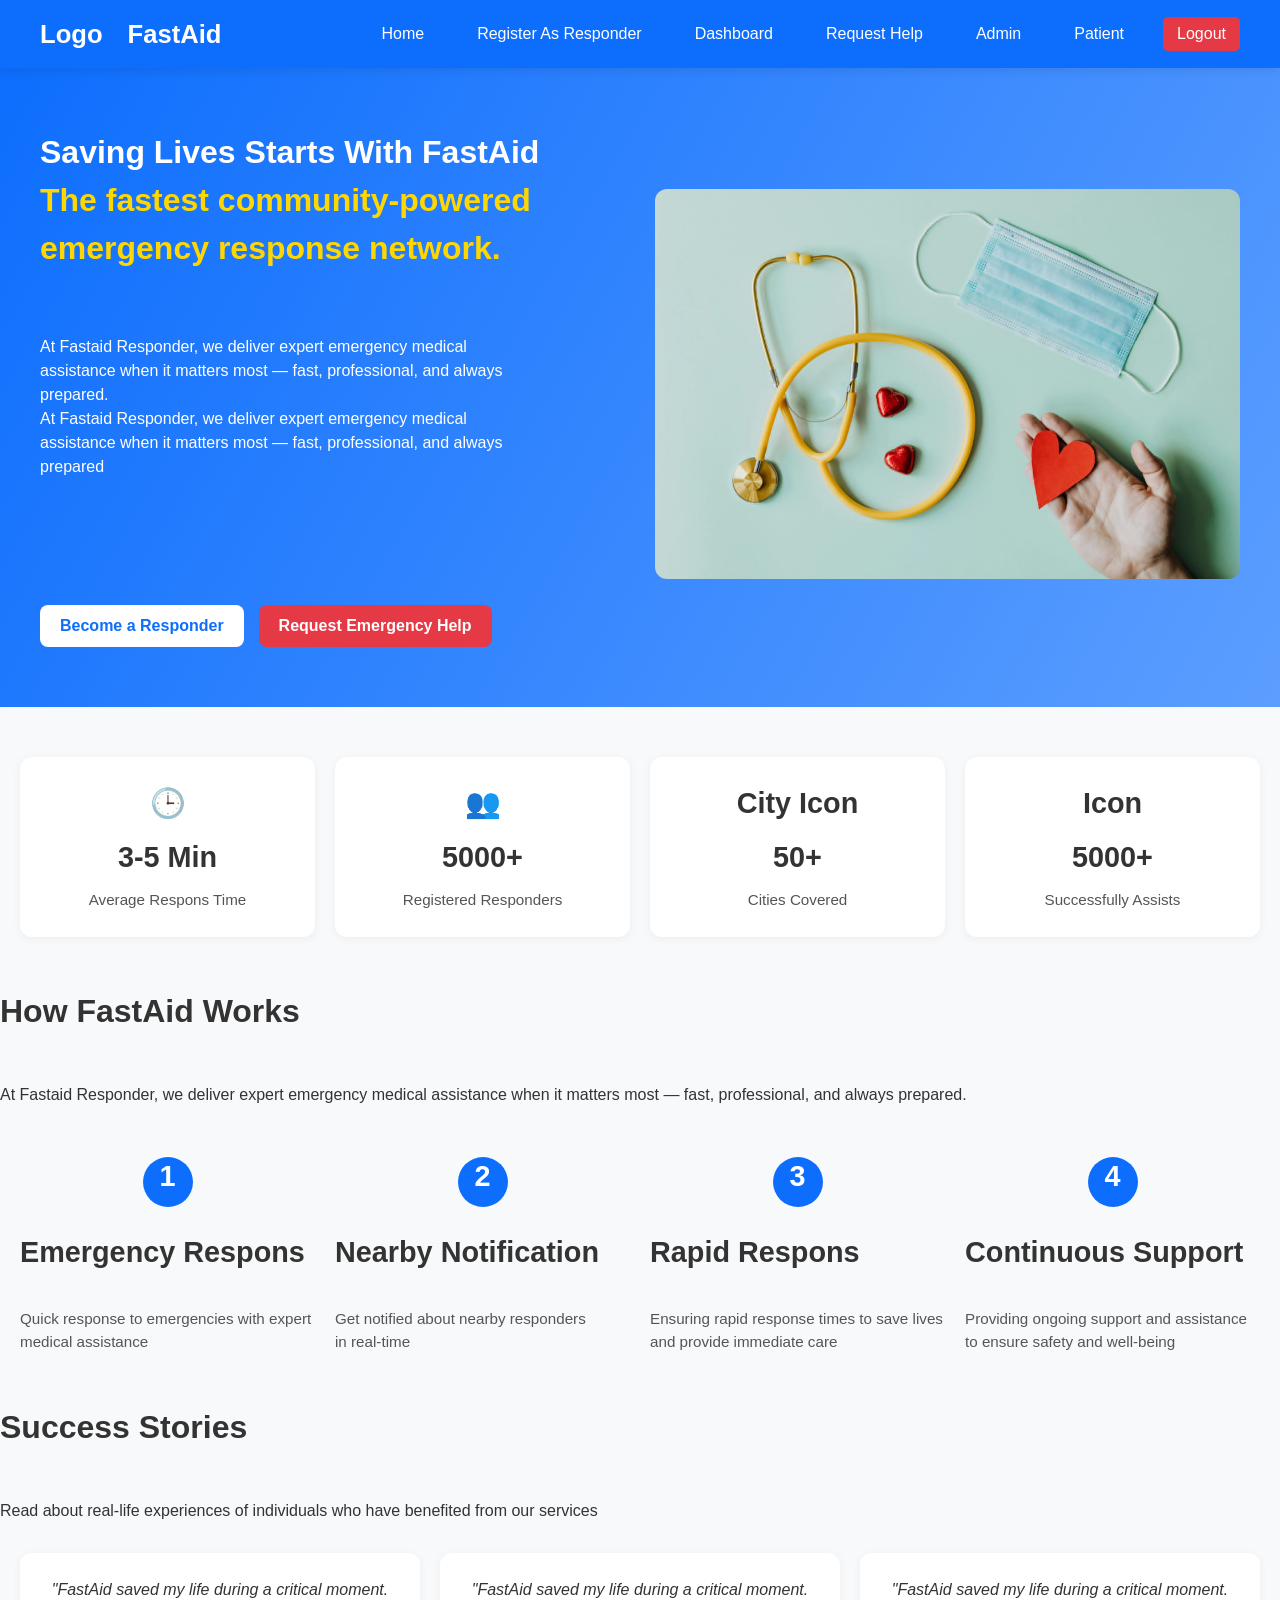
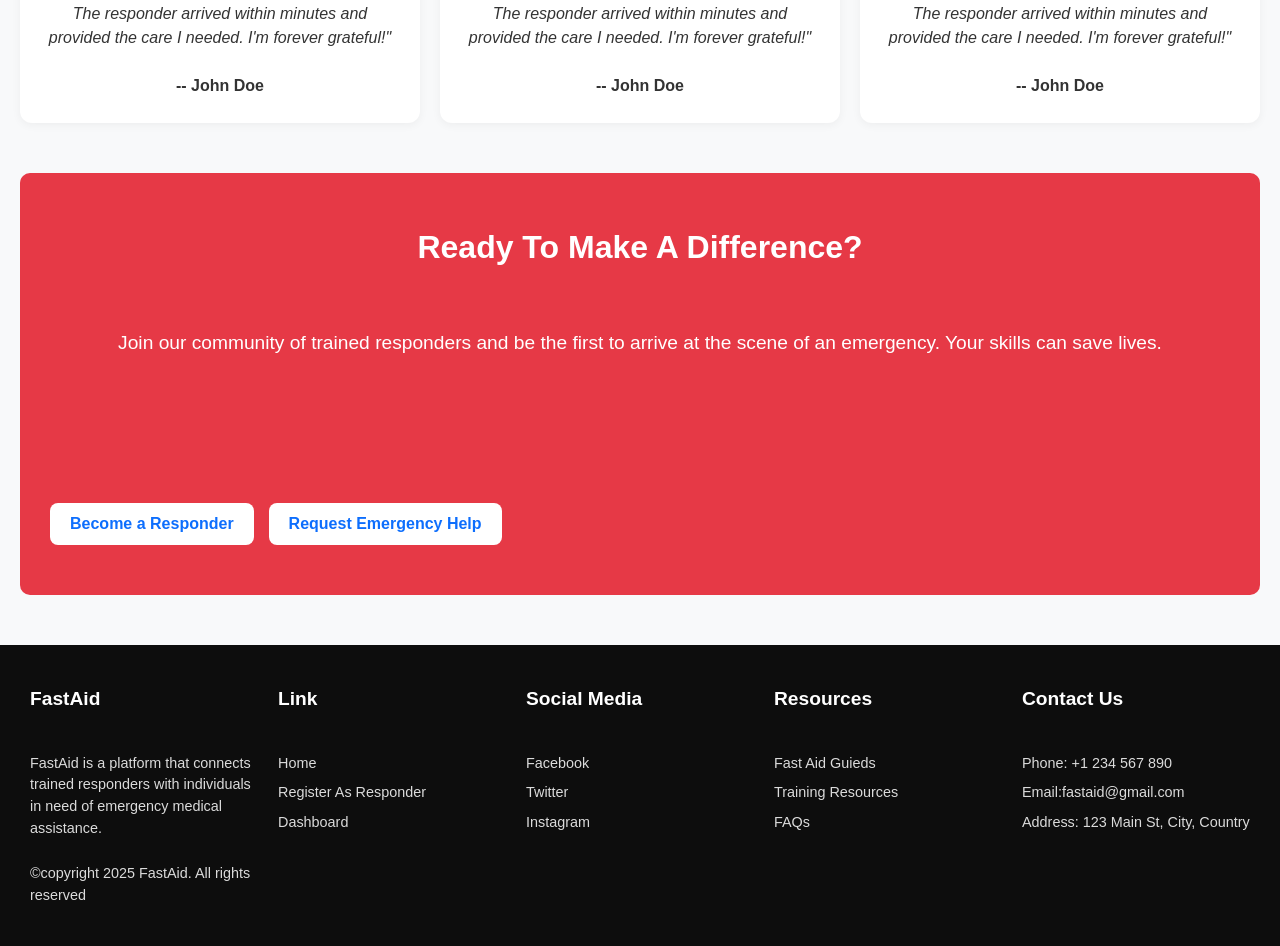
==== index.html @ 6b1ff457 "Add files via upload" ====
<!DOCTYPE html>
<html lang="en">
<head>
    <meta charset="UTF-8">
    <meta name="viewport" content="width=device-width, initial-scale=1.0">
    <link rel="stylesheet" href="index.css">
    <title>FastAid</title>
</head>
<body>
    <div class="main-container">
        <div class="header">
            
            <ul class="logo">
                <li>Logo</li>
                <li>FastAid</li>
            </ul>
            <ul class="menu-list">
                <li><a href="index.html">Home</a></li>
                <li><a href="register.php">Register As Responder</a></li>
                <li><a href="dashboard.php">Dashboard</a></li>
                <li><a href="requestHelp.php">Request Help</a></li>
                <li><a href="admin.php">Admin</a></li>
                <li><a href="patient.php">Patient</a></li>
                <li><button onclick="logoutUser()" class="logout-btn">Logout</button></li>
            
            </ul>
        </div>
        <!-- header end -->
        <!-- display content -->
        <div class="display-main">
            <div class="text-content">
                <div class="text-combo">
                    <h1 class="fstPart">Saving Lives Starts With FastAid</h1>
                    <h1 class="secondPart"> The fastest community-powered emergency response network.</h1>
                </div>
                <br><br>
                <p>At Fastaid Responder, we deliver expert emergency medical assistance 
                    when it matters most — fast, professional, and always prepared.<br>
                    At Fastaid Responder, we deliver expert emergency medical assistance 
                    when it matters most — fast, professional, and always prepared
                </p>
                <br><br><br><br>
                <div class="btn">
                    <button class="btn1">Become a Responder</button>
                    <button class="btn2">Request Emergency Help</button>
                </div>
            </div>
            <div class="display-image">
                <img src="image.png" alt="Display Image">
            </div>
        </div>
        <div class="overview">
            <div class="overview1">
                <h1>🕒</h1>
                <h1>3-5 Min</h1>
                <p>Average Respons Time</p>
            </div>
            <div class="overview2">
                <h1>👥</h1>
                <h1>5000+</h1>
                <p>Registered Responders</p>
            </div>
            <div class="overview3">
                <h1>City Icon</h1>
                <h1>50+</h1>
                <p>Cities Covered</p>
            </div>
            <div class="overview4">
                <h1> Icon</h1>
                <h1>5000+</h1>
                <p>Successfully Assists</p>
            </div>
        </div>
        <div class="fast-aid-work-text">
            <h1>How FastAid Works</h1>
            <br><br>
            <p> At Fastaid Responder, we deliver expert emergency medical assistance 
                when it matters most — fast, professional, and always prepared.
            </p>
        </div>

        <div class="overview">
            <div class="overview1-1">
                <div class="num"><h1>1</h1></div>
                <br>
                <h1>Emergency Respons</h1>
                <br>
                <p>Quick response to emergencies with expert<br> medical assistance</p>
            </div>
            <div class="overview1-1">
                <div class="num"><h1>2</h1></div>
                <br>
                <h1>Nearby Notification</h1>
                <br>
                <p>Get notified about nearby responders<br> in real-time</p>
            </div>
            <div class="overview1-1">
                <div class="num"><h1>3</h1></div>
                <br>
                <h1>Rapid Respons</h1>
                <br>
                <p>Ensuring rapid response times to save lives<br> and provide immediate care</p>
            </div>
            <div class="overview1-1">
                <div class="num"><h1>4</h1></div>
                <br>
                <h1>Continuous Support</h1>
                <br>
                <p>Providing ongoing support and assistance <br>to ensure safety and well-being</p>
                <p></p>
            </div>
        </div>

        <div class="fast-aid-work-text">
            <h1>Success Stories</h1>
            <br><br>
            <p> Read about real-life experiences of individuals who have benefited from our services</p>
            </p>
        </div>

        <!-- success stories -->
        <!-- <div class="fast-aid-work-text">
            <h1>How FastAid Works</h1>
            <br><br>
            <p> At Fastaid Responder, we deliver expert emergency medical assistance 
                when it matters most — fast, professional, and always prepared.
            </p>
        </div> -->

        <div class="overview111">
            <div class="overview11">
                <p><i>"FastAid saved my life during a critical moment. The responder arrived within minutes and provided the care I needed. I'm forever grateful!"</i></p>
                <br>
                <h4>-- John Doe</h4>
            </div>
            <div class="overview11">
                <p><i>"FastAid saved my life during a critical moment. The responder arrived within minutes and provided the care I needed. I'm forever grateful!"</i></p>
                <br>
                <h4>-- John Doe</h4>
            </div>
            <div class="overview11">
                <p><i>"FastAid saved my life during a critical moment. The responder arrived within minutes and provided the care I needed. I'm forever grateful!"</i></p>
                <br>
                <h4>-- John Doe</h4>
            </div>
        </div>
       <!-- Registation Part -->
       <div class="text-content1">
            <div class="text-combo">
                <h1 class="fstPart">Ready To Make A Difference?</h1>
                <br>
            </div>
            <br>           
             <p>Join our community of trained responders and be the first to arrive at the scene of an emergency. Your skills can save lives.</p>
            </p>
            
            <br><br><br><br>
            <div class="btn">
                <button class="btn1">Become a Responder</button>
                <button class="btn1">Request Emergency Help</button>
            </div>
            
        </div>
        <div class="footer">
            <div class="footer1">
                <h3>FastAid</h3>
                <br>
                <p>FastAid is a platform that connects trained responders with individuals in need of emergency medical assistance.</p>
                <br>
                <p>©copyright 2025 FastAid. All rights reserved</p>
            </div>
            <div class="footer1">
                <h3>Link  </h3>
                <br>
                    <ul class="footer-list">

                        <li><a href="index.html">Home</a></li>
                        <li><a href="register.php">Register As Responder</a></li>
                        <li><a href="dashboard.php">Dashboard</a></li>
                        
                    </ul>
              
            </div>
            <div class="footer1">
                <h3>Social Media</h3>
                <br>
                <ul class="footer-list">
                    <li>Facebook</li>
                    <li>Twitter</li>
                    <li>Instagram</li>
                </ul>
            </div>
            <div class="footer1">
                <h3>Resources</h3>
                <br>
                <ul>
                    <li>Fast Aid Guieds</li>
                    <li>Training Resources</li>
                    <li>FAQs</li>
                    
                </ul>
            </div>
            <div class="footer1">
                <h3>Contact Us</h3>
                <br>
                <ul class="footer-list">
                    <li>Phone: +1 234 567 890</li>
                    <li>Email:fastaid@gmail.com</li>
                    <li>Address: 123 Main St, City, Country</li>
            </div>
        </div>

    </div>
    <script>
        function logoutUser() {
            // Clear user session data
            localStorage.clear();
            sessionStorage.clear();

            // Optional: Show alert or toast
            alert("You have logged out successfully.");

            // Redirect to home page
            window.location.href = "index.html";
        }
    </script>
    
</body>
</html>
---- index.css ----
/* 🌐 Global Reset */
* {
    margin: 0;
    padding: 0;
    box-sizing: border-box;
}

body {
    font-family: 'Segoe UI', Tahoma, Geneva, Verdana, sans-serif;
    background-color: #f8f9fa;
    color: #333;
    line-height: 1.5;
}

/* 🧭 Header / Navbar */
.header {
    display: flex;
    justify-content: space-between;
    align-items: center;
    padding: 15px 40px;
    background-color: #0d6efd;
    box-shadow: 0 2px 10px rgba(0,0,0,0.1);
    position: sticky;
    top: 0;
    z-index: 100;
}

.logo, .menu-list {
    display: flex;
    align-items: center;
    gap: 25px;
}

.logo li, .menu-list li {
    list-style: none;
}

.logo li {
    font-size: 1.6rem;
    font-weight: bold;
    color: #fff;
}

.menu-list a, .logout-btn {
    text-decoration: none;
    font-size: 1rem;
    color: white;
    padding: 8px 14px;
    border-radius: 5px;
    transition: 0.3s ease;
}

.menu-list a:hover, .logout-btn:hover {
    background-color: white;
    color: #0d6efd;
}

/* Logout button */
.logout-btn {
    background-color: #e63946;
    border: none;
    cursor: pointer;
}

/* 🏠 Hero Section */
.display-main {
    display: grid;
    grid-template-columns: 1fr 1fr;
    align-items: center;
    background: linear-gradient(120deg, #0d6efd, #5c9eff);
    color: white;
    padding: 60px 40px;
    gap: 30px;
}

.text-content {
    max-width: 500px;
}

.fstPart {
    font-size: 2rem;
    font-weight: 600;
}

.secondPart {
    color: #ffd700;
    font-size: 2rem;
    font-weight: 600;
}

.text-content p {
    margin-top: 15px;
    font-size: 1rem;
}

.display-image img {
    width: 100%;
    max-height: 400px;
    object-fit: cover;
    border-radius: 12px;
}

/* 🚀 Buttons */
.btn {
    display: flex;
    gap: 15px;
    margin-top: 30px;
}

.btn1, .btn2 {
    padding: 12px 20px;
    border: none;
    border-radius: 8px;
    font-weight: 600;
    cursor: pointer;
    transition: 0.3s ease;
    font-size: 1rem;
}

.btn1 {
    background-color: white;
    color: #0d6efd;
}

.btn2 {
    background-color: #e63946;
    color: white;
}

.btn1:hover, .btn2:hover {
    transform: scale(1.05);
    background-color: black;
    color: white;
}

/* 📊 Overview Section */
.overview {
    display: grid;
    grid-template-columns: repeat(auto-fit, minmax(220px, 1fr));
    gap: 20px;
    margin: 50px 20px;
}

.overview1, .overview2, .overview3, .overview4 {
    background: white;
    text-align: center;
    padding: 25px;
    border-radius: 12px;
    box-shadow: 0 2px 10px rgba(0,0,0,0.05);
    transition: 0.3s ease;
}

.overview1:hover, .overview2:hover, .overview3:hover, .overview4:hover {
    transform: translateY(-5px);
}

.overview h1 {
    font-size: 1.8rem;
    margin-bottom: 10px;
}

.overview p {
    font-size: 0.95rem;
    color: #555;
}

/* 📍 Number Circle */
.num {
    background-color: #0d6efd;
    height: 50px;
    width: 50px;
    border-radius: 50%;
    color: white;
    display: flex;
    justify-content: center;
    align-items: center;
    margin: auto;
    font-weight: bold;
    font-size: 1.2rem;
}

/* 💬 Testimonials */
.overview111 {
    display: grid;
    grid-template-columns: repeat(auto-fit, minmax(260px, 1fr));
    gap: 20px;
    margin: 30px 20px;
}

.overview11 {
    background: white;
    text-align: center;
    padding: 25px;
    border-radius: 12px;
    box-shadow: 0 2px 10px rgba(0,0,0,0.05);
    display: flex;
    flex-direction: column;
    justify-content: center;
}

/* 📢 CTA Section */
.text-content1 {
    background-color: #e63946;
    padding: 50px 30px;
    text-align: center;
    color: white;
    font-size: 1.2rem;
    border-radius: 10px;
    margin: 50px 20px;
}

/* 🦶 Footer */
.footer {
    background-color: #0d0d0d;
    color: white;
    display: grid;
    grid-template-columns: repeat(auto-fit, minmax(180px, 1fr));
    gap: 20px;
    padding: 40px 30px;
    margin-top: 50px;
}

.footer h3 {
    margin-bottom: 15px;
    font-size: 1.2rem;
}

.footer p, .footer li {
    font-size: 0.9rem;
    opacity: 0.85;
}

.footer li {
    list-style: none;
    margin-bottom: 8px;
}

.footer a {
    color: white;
    text-decoration: none;
    transition: 0.3s ease;
}

.footer a:hover {
    text-decoration: underline;
}

/* 📱 Responsive Design */
@media (max-width: 768px) {
    .display-main {
        grid-template-columns: 1fr;
        text-align: center;
    }
    .btn {
        justify-content: center;
    }
    .header {
        flex-direction: column;
        gap: 15px;
    }
    .menu-list {
        flex-wrap: wrap;
        justify-content: center;
    }
}
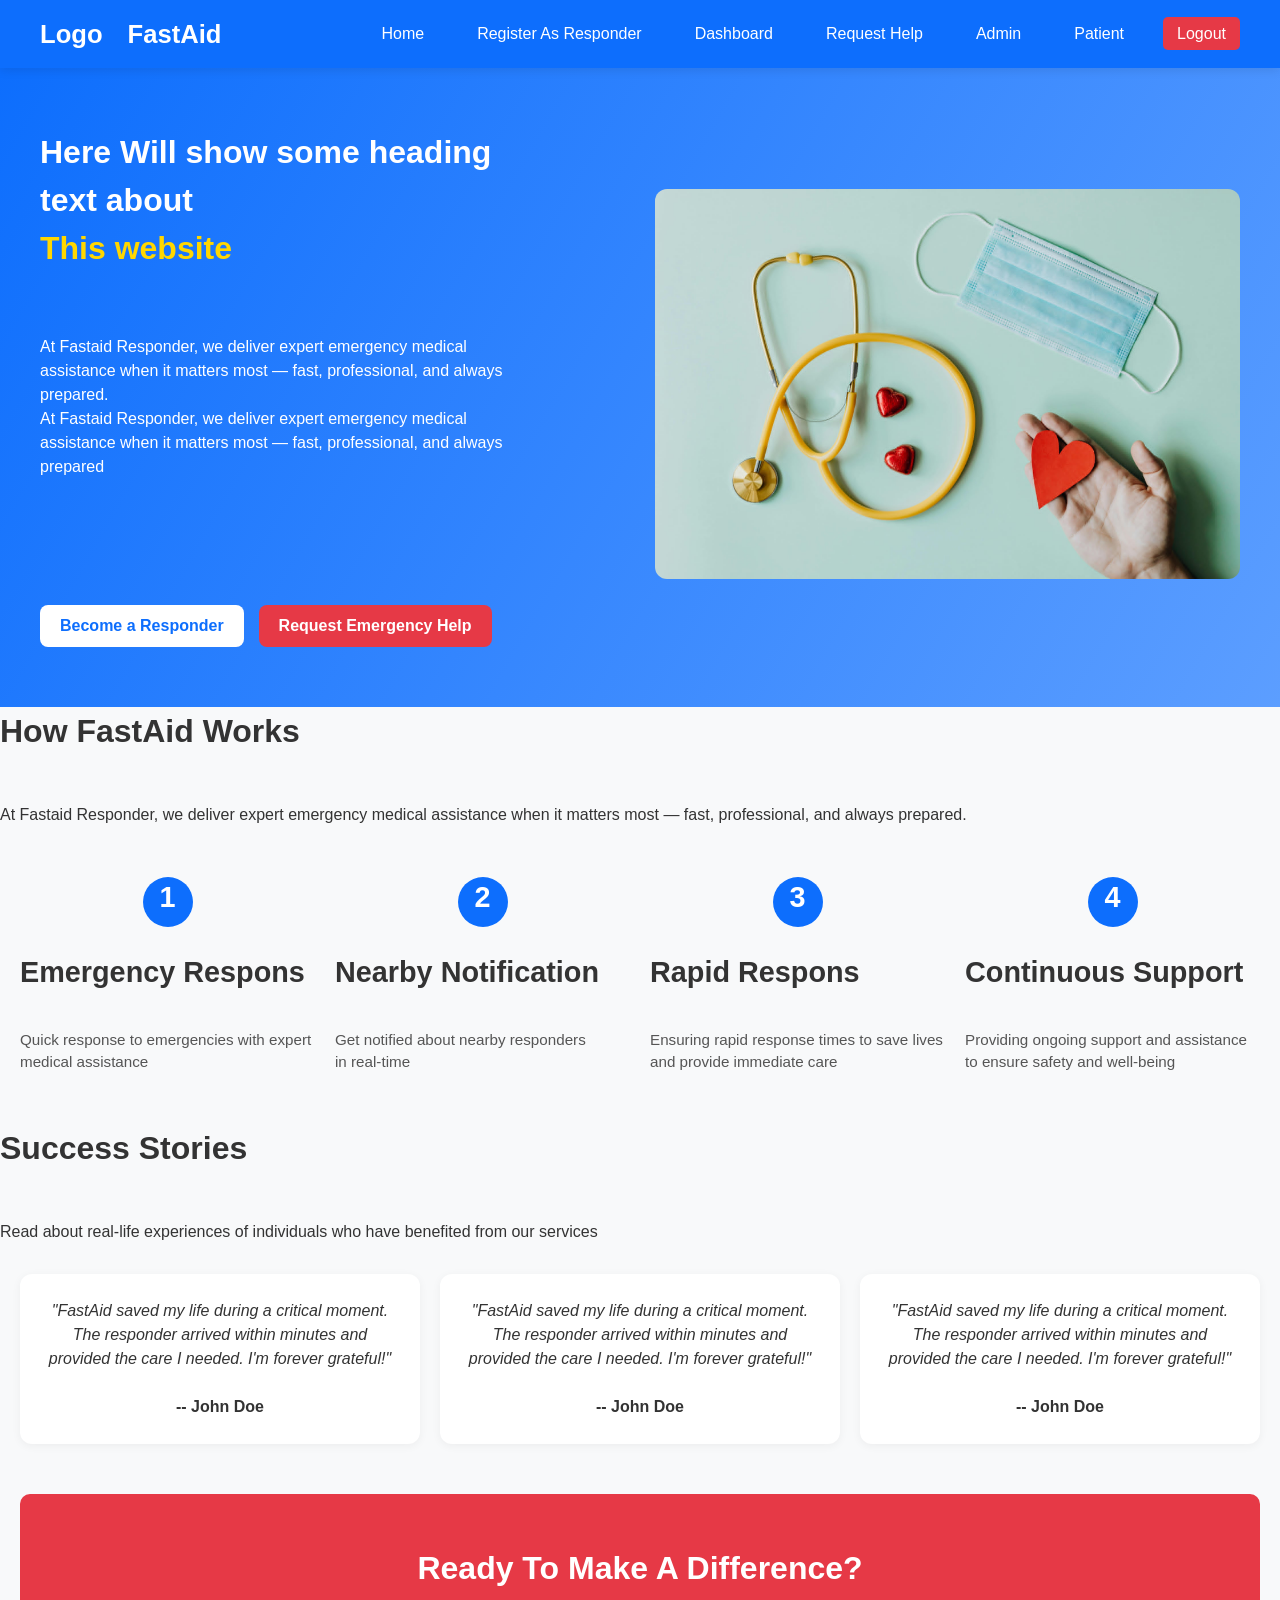
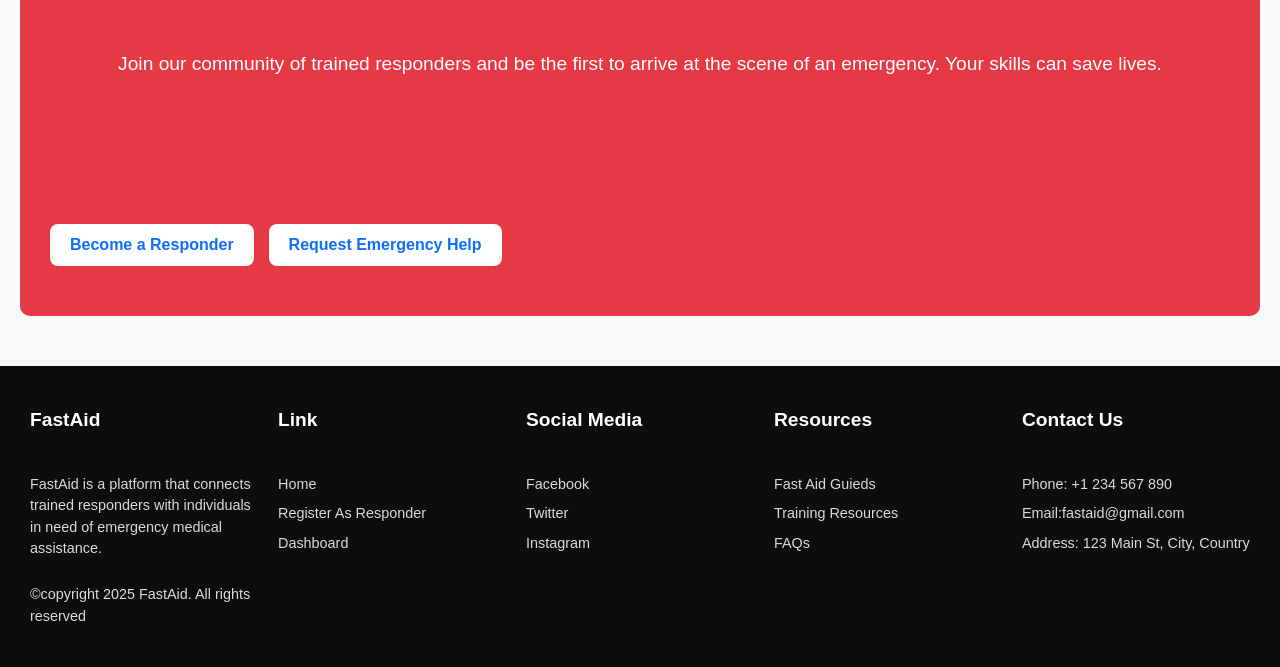
==== commit c15899ba: "Add files via upload" ====
--- a/index.html
+++ b/index.html
@@ -9,7 +9,6 @@
 <body>
     <div class="main-container">
         <div class="header">
-            
             <ul class="logo">
                 <li>Logo</li>
                 <li>FastAid</li>
@@ -21,17 +20,17 @@
                 <li><a href="requestHelp.php">Request Help</a></li>
                 <li><a href="admin.php">Admin</a></li>
                 <li><a href="patient.php">Patient</a></li>
-                <li><button onclick="logoutUser()" class="logout-btn">Logout</button></li>
-            
+                <li><a href="logout.php" class="logout-btn">Logout</a></li>
             </ul>
         </div>
         <!-- header end -->
+
         <!-- display content -->
         <div class="display-main">
             <div class="text-content">
                 <div class="text-combo">
-                    <h1 class="fstPart">Saving Lives Starts With FastAid</h1>
-                    <h1 class="secondPart"> The fastest community-powered emergency response network.</h1>
+                    <h1 class="fstPart">Here Will show some heading text about</h1>
+                    <h1 class="secondPart"> This website</h1>
                 </div>
                 <br><br>
                 <p>At Fastaid Responder, we deliver expert emergency medical assistance 
@@ -41,36 +40,17 @@
                 </p>
                 <br><br><br><br>
                 <div class="btn">
-                    <button class="btn1">Become a Responder</button>
-                    <button class="btn2">Request Emergency Help</button>
+                    <button class="btn1" onclick="window.location.href='register.php'">Become a Responder</button>
+                    <button class="btn2" onclick="window.location.href='requestHelp.php'">Request Emergency Help</button>
                 </div>
             </div>
             <div class="display-image">
                 <img src="image.png" alt="Display Image">
             </div>
         </div>
-        <div class="overview">
-            <div class="overview1">
-                <h1>🕒</h1>
-                <h1>3-5 Min</h1>
-                <p>Average Respons Time</p>
-            </div>
-            <div class="overview2">
-                <h1>👥</h1>
-                <h1>5000+</h1>
-                <p>Registered Responders</p>
-            </div>
-            <div class="overview3">
-                <h1>City Icon</h1>
-                <h1>50+</h1>
-                <p>Cities Covered</p>
-            </div>
-            <div class="overview4">
-                <h1> Icon</h1>
-                <h1>5000+</h1>
-                <p>Successfully Assists</p>
-            </div>
-        </div>
+
+        <!-- (rest of your existing index content unchanged, just with footer links fixed) -->
+
         <div class="fast-aid-work-text">
             <h1>How FastAid Works</h1>
             <br><br>
@@ -107,7 +87,6 @@
                 <h1>Continuous Support</h1>
                 <br>
                 <p>Providing ongoing support and assistance <br>to ensure safety and well-being</p>
-                <p></p>
             </div>
         </div>
 
@@ -115,17 +94,7 @@
             <h1>Success Stories</h1>
             <br><br>
             <p> Read about real-life experiences of individuals who have benefited from our services</p>
-            </p>
         </div>
-
-        <!-- success stories -->
-        <!-- <div class="fast-aid-work-text">
-            <h1>How FastAid Works</h1>
-            <br><br>
-            <p> At Fastaid Responder, we deliver expert emergency medical assistance 
-                when it matters most — fast, professional, and always prepared.
-            </p>
-        </div> -->
 
         <div class="overview111">
             <div class="overview11">
@@ -144,23 +113,21 @@
                 <h4>-- John Doe</h4>
             </div>
         </div>
-       <!-- Registation Part -->
-       <div class="text-content1">
+
+        <div class="text-content1">
             <div class="text-combo">
                 <h1 class="fstPart">Ready To Make A Difference?</h1>
                 <br>
             </div>
             <br>           
-             <p>Join our community of trained responders and be the first to arrive at the scene of an emergency. Your skills can save lives.</p>
-            </p>
-            
+            <p>Join our community of trained responders and be the first to arrive at the scene of an emergency. Your skills can save lives.</p>
             <br><br><br><br>
             <div class="btn">
-                <button class="btn1">Become a Responder</button>
-                <button class="btn1">Request Emergency Help</button>
+                <button class="btn1" onclick="window.location.href='register.php'">Become a Responder</button>
+                <button class="btn1" onclick="window.location.href='requestHelp.php'">Request Emergency Help</button>
             </div>
-            
         </div>
+
         <div class="footer">
             <div class="footer1">
                 <h3>FastAid</h3>
@@ -170,16 +137,13 @@
                 <p>©copyright 2025 FastAid. All rights reserved</p>
             </div>
             <div class="footer1">
-                <h3>Link  </h3>
+                <h3>Link</h3>
                 <br>
-                    <ul class="footer-list">
-
-                        <li><a href="index.html">Home</a></li>
-                        <li><a href="register.php">Register As Responder</a></li>
-                        <li><a href="dashboard.php">Dashboard</a></li>
-                        
-                    </ul>
-              
+                <ul class="footer-list">
+                    <li><a href="index.html">Home</a></li>
+                    <li><a href="register.php">Register As Responder</a></li>
+                    <li><a href="dashboard.php">Dashboard</a></li>
+                </ul>
             </div>
             <div class="footer1">
                 <h3>Social Media</h3>
@@ -197,7 +161,6 @@
                     <li>Fast Aid Guieds</li>
                     <li>Training Resources</li>
                     <li>FAQs</li>
-                    
                 </ul>
             </div>
             <div class="footer1">
@@ -207,23 +170,10 @@
                     <li>Phone: +1 234 567 890</li>
                     <li>Email:fastaid@gmail.com</li>
                     <li>Address: 123 Main St, City, Country</li>
+                </ul>
             </div>
         </div>
 
     </div>
-    <script>
-        function logoutUser() {
-            // Clear user session data
-            localStorage.clear();
-            sessionStorage.clear();
-
-            // Optional: Show alert or toast
-            alert("You have logged out successfully.");
-
-            // Redirect to home page
-            window.location.href = "index.html";
-        }
-    </script>
-    
 </body>
-</html>+</html>
--- a/index.css
+++ b/index.css
@@ -1,3 +1,182 @@
+
+/* Login Modal Styles */
+.login-modal {
+    display: none;
+    position: fixed;
+    z-index: 10000;
+    left: 0;
+    top: 0;
+    width: 100%;
+    height: 100%;
+    background-color: rgba(0, 0, 0, 0.8);
+    justify-content: center;
+    align-items: center;
+    animation: fadeIn 0.3s ease;
+}
+
+@keyframes fadeIn {
+    from { opacity: 0; }
+    to { opacity: 1; }
+}
+
+.login-modal-content {
+    background-color: #ffffff;
+    padding: 40px;
+    border-radius: 15px;
+    max-width: 450px;
+    width: 90%;
+    box-shadow: 0 10px 50px rgba(0, 0, 0, 0.3);
+    animation: slideUp 0.3s ease;
+    position: relative;
+}
+
+@keyframes slideUp {
+    from {
+        transform: translateY(50px);
+        opacity: 0;
+    }
+    to {
+        transform: translateY(0);
+        opacity: 1;
+    }
+}
+
+.close-modal {
+    position: absolute;
+    right: 20px;
+    top: 20px;
+    font-size: 35px;
+    font-weight: bold;
+    color: #999;
+    cursor: pointer;
+    transition: color 0.3s;
+}
+
+.close-modal:hover {
+    color: #333;
+}
+
+.login-modal-content h2 {
+    color: #0a74da;
+    margin-bottom: 10px;
+    font-size: 28px;
+}
+
+.modal-subtitle {
+    color: #666;
+    margin-bottom: 30px;
+    font-size: 14px;
+}
+
+.form-group {
+    margin-bottom: 20px;
+}
+
+.form-group label {
+    display: block;
+    margin-bottom: 8px;
+    color: #333;
+    font-weight: 600;
+    font-size: 14px;
+}
+
+.form-group input {
+    width: 100%;
+    padding: 12px 15px;
+    border: 2px solid #e0e0e0;
+    border-radius: 8px;
+    font-size: 15px;
+    transition: border-color 0.3s;
+}
+
+.form-group input:focus {
+    outline: none;
+    border-color: #0a74da;
+}
+
+.btn-login {
+    width: 100%;
+    padding: 14px;
+    background: linear-gradient(135deg, #0a74da, #0d5bb8);
+    color: white;
+    border: none;
+    border-radius: 8px;
+    font-size: 16px;
+    font-weight: bold;
+    cursor: pointer;
+    transition: transform 0.2s, box-shadow 0.2s;
+    margin-top: 10px;
+}
+
+.btn-login:hover {
+    transform: translateY(-2px);
+    box-shadow: 0 5px 20px rgba(10, 116, 218, 0.4);
+}
+
+.btn-login:active {
+    transform: translateY(0);
+}
+
+.btn-login:disabled {
+    background: #ccc;
+    cursor: not-allowed;
+    transform: none;
+}
+
+.login-footer {
+    margin-top: 25px;
+    text-align: center;
+    font-size: 14px;
+}
+
+.login-footer p {
+    margin: 8px 0;
+    color: #666;
+}
+
+.login-footer a {
+    color: #0a74da;
+    text-decoration: none;
+    font-weight: 600;
+}
+
+.login-footer a:hover {
+    text-decoration: underline;
+}
+
+.demo-credentials {
+    margin-top: 25px;
+    padding: 15px;
+    background: #f8f9fa;
+    border-radius: 8px;
+    border-left: 4px solid #0a74da;
+}
+
+.demo-credentials h4 {
+    margin: 0 0 10px 0;
+    color: #0a74da;
+    font-size: 14px;
+}
+
+.demo-credentials p {
+    margin: 5px 0;
+    font-size: 13px;
+    color: #555;
+}
+
+/* Responsive */
+@media (max-width: 600px) {
+    .login-modal-content {
+        padding: 30px 20px;
+        width: 95%;
+    }
+    
+    .login-modal-content h2 {
+        font-size: 24px;
+    }
+}
+
+
 /* 🌐 Global Reset */
 * {
     margin: 0;
